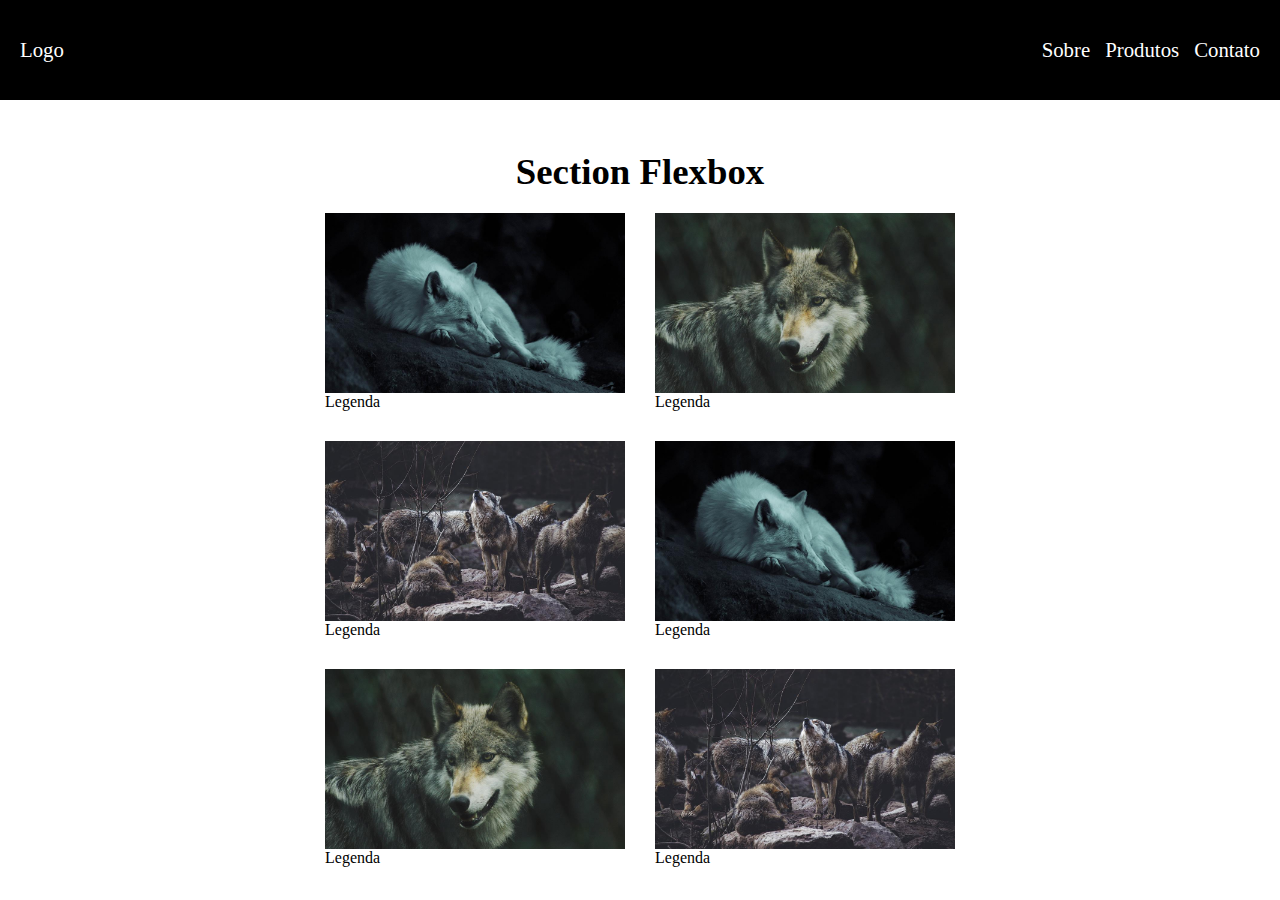
==== index.html @ 675f7faa "lobo" ====
<!DOCTYPE html>
<html lang="pt-br">
<head>
    <meta charset="UTF-8">
    <meta name="viewport" content="width=device-width, initial-scale=1.0">
    <link rel="stylesheet" href="css/style.css">
    <title>Document</title>
</head>
<body>
    <nav>
        <span>Logo</span>
        <ul>
            <li>Sobre</li>
            <li>Produtos</li>
            <li>Contato</li>
        </ul>
    </nav>

    <section class="galeria">

        <h1>Section Flexbox</h1>

        <div class="fotos">

            <div class="item">
                <img src="img/lobo1.jpg" alt="">
                <span>Legenda</span>
            </div>

            <div class="item">
                <img src="img/lobo2.jpg" alt="">
                <span>Legenda</span>
            </div>

            <div class="item">
                <img src="img/lobo3.jpg" alt="">
                <span>Legenda</span>
            </div>

            <div class="item">
                <img src="img/lobo1.jpg" alt="">
                <span>Legenda</span>
            </div>

            <div class="item">
                <img src="img/lobo2.jpg" alt="">
                <span>Legenda</span>
            </div>

            <div class="item">
                <img src="img/lobo3.jpg" alt="">
                <span>Legenda</span>
            </div>
            
        </div>
    </section>
</body>
</html>
---- css/style.css ----
* {
    margin: 0;
    padding: 0;
    box-sizing: border-box;
}

nav {
    background-color: black;
    height: 100px;
    color: white;
    font-size: 1.3rem;
    display: flex;
    justify-content: space-between;
    padding-inline: 20px;
    align-items: center;
}

ul {
    display: flex;
    list-style: none;
    gap: 15px;
    justify-content: center;
}

h1 {
    text-align: center;
    margin-block: 50px;
    margin-bottom: 20px;
    font-size: 2.3rem;
}

img{
    width: 300px;
}

.fotos{
    display: flex;
    gap: 30px;
    width: 70vw;
    flex-wrap: wrap;
    justify-content: center;
    align-items: center;
}

.item{
    display: flex;
    flex-direction: column;
}

section{
    display: flex;
    flex-direction: column;
    align-items: center;
    justify-content: center;
}
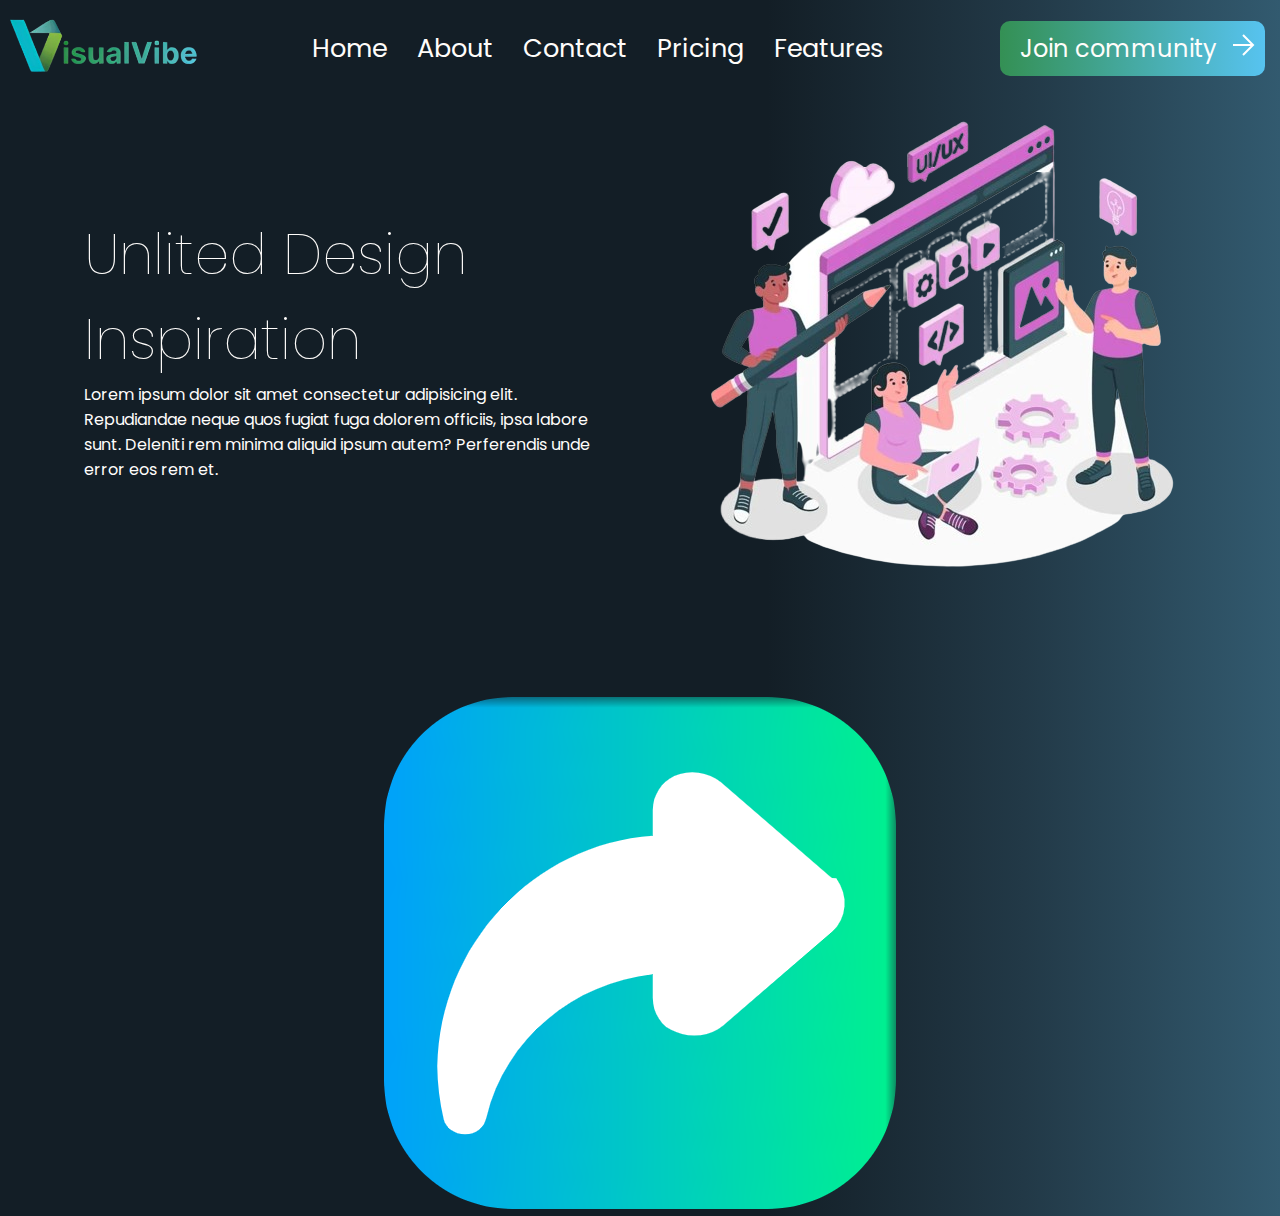
==== commit 9cb563bb: "desafio3" ====
--- a/index.html
+++ b/index.html
@@ -7,52 +7,53 @@
     <title>Document</title>
 </head>
 <body>
-    <nav>
-        <span>Logo</span>
-        <ul>
-            <li>Sobre</li>
-            <li>Produtos</li>
-            <li>Contato</li>
-        </ul>
-    </nav>
-
-    <section class="galeria">
-
-        <h1>Section Flexbox</h1>
-
-        <div class="fotos">
-
-            <div class="item">
-                <img src="img/lobo1.jpg" alt="">
-                <span>Legenda</span>
-            </div>
-
-            <div class="item">
-                <img src="img/lobo2.jpg" alt="">
-                <span>Legenda</span>
-            </div>
-
-            <div class="item">
-                <img src="img/lobo3.jpg" alt="">
-                <span>Legenda</span>
-            </div>
-
-            <div class="item">
-                <img src="img/lobo1.jpg" alt="">
-                <span>Legenda</span>
-            </div>
-
-            <div class="item">
-                <img src="img/lobo2.jpg" alt="">
-                <span>Legenda</span>
-            </div>
-
-            <div class="item">
-                <img src="img/lobo3.jpg" alt="">
-                <span>Legenda</span>
+   
+    <!DOCTYPE html>
+    <html lang="pt-br">
+    <head>
+        <meta charset="UTF-8">
+        <meta name="viewport" content="width=device-width, initial-scale=1.0">
+        <title>Document</title>
+        <link rel="stylesheet" href="css/style.css">
+    </head>
+    <body>
+     
+        <nav>
+            <div class="logo">
+                <img src="./img/logo.png" alt="logo">
             </div>
             
-        </div>
-    </section>
+            <ul>
+                <li>Home</li>
+                <li>About</li>
+                <li>Contact</li>
+                <li>Pricing</li>
+                <li>features</li>   
+            </ul>
+            <div class="btn">
+                <span>Join community</span>
+                <img src="./img/seta.svg" alt="">
+            </div>
+        </nav>
+    
+        <section>
+            <div class="texto">
+                <h1>Unlited Design Inspiration</h1>
+                <p>Lorem ipsum dolor sit amet consectetur adipisicing elit. Repudiandae neque quos fugiat fuga dolorem officiis, ipsa labore sunt.
+                    Deleniti rem minima aliquid ipsum autem? Perferendis unde error eos rem et.</p>
+            </div>
+                
+                <img src="./img/sectionHero.png" alt="section">
+        
+            <div class="seta">
+                <img src="./img/undo.png" alt="seta">
+    
+            </div>
+            </section>
+        
+    </body>
+    </html>
+    
+    
 </body>
 </html>--- a/css/style.css
+++ b/css/style.css
@@ -1,55 +1,81 @@
+@import url('https://fonts.googleapis.com/css2?family=Poppins:wght@400;700&display=swap&#39');
 * {
     margin: 0;
     padding: 0;
     box-sizing: border-box;
+    color:#FFFDFB;
+    text-decoration: none;
+    list-style: none;
+    font-family:'Poppins', sans-serif;
 }
 
-nav {
-    background-color: black;
-    height: 100px;
-    color: white;
-    font-size: 1.3rem;
-    display: flex;
-    justify-content: space-between;
-    padding-inline: 20px;
-    align-items: center;
+body{
+    background: linear-gradient(90deg, #131E26 60%, #223947, #325A6F);}
+.logo img{
+    width: 200px;
+    }
+
+.logo span{
+    font-size: 1.5rem;
+    font-weight: 700;
 }
 
-ul {
+.logo{
     display: flex;
-    list-style: none;
-    gap: 15px;
+    align-items: center;
     justify-content: center;
+    gap: 10px;
+    width: 180px;
 }
 
-h1 {
-    text-align: center;
-    margin-block: 50px;
-    margin-bottom: 20px;
-    font-size: 2.3rem;
+
+nav{
+    padding: 15px;
+    display: flex;
+    align-items: center;
+    justify-content: space-between;
+    
+    
+
+
 }
 
-img{
-    width: 300px;
+ul{
+    display: flex;
+    align-items: center;
+    justify-content: space-between;
+    font-size: 1.6rem;
+    gap: 30px;
+    text-transform: capitalize;
+    flex-direction: row;
 }
 
-.fotos{
-    display: flex;
-    gap: 30px;
-    width: 70vw;
-    flex-wrap: wrap;
-    justify-content: center;
-    align-items: center;
+.btn{
+    background: linear-gradient(90deg, #349054, #57c3f0);
+    padding: 10px;
+    border-radius: 10px;
 }
-
-.item{
-    display: flex;
-    flex-direction: column;
+.btn span{
+    font-size: 1.5rem;
+    text-align: center;
+    padding: 10px;
+     width: 300px;
+    margin-top: 30px;
 }
 
 section{
-    display: flex;
-    flex-direction: column;
-    align-items: center;
-    justify-content: center;
+     display: flex;
+     justify-content: center;
+     align-items: center;
+     flex-wrap: wrap;
+     gap: 100px;
+
+}
+
+.texto{
+    width: 40vw;
+}
+.texto h1{
+    font-size: 3.5rem;
+    font-weight: 100;
 }--- a/css/style.css
+++ b/css/style.css
@@ -1,55 +1,81 @@
+@import url('https://fonts.googleapis.com/css2?family=Poppins:wght@400;700&display=swap&#39');
 * {
     margin: 0;
     padding: 0;
     box-sizing: border-box;
+    color:#FFFDFB;
+    text-decoration: none;
+    list-style: none;
+    font-family:'Poppins', sans-serif;
 }
 
-nav {
-    background-color: black;
-    height: 100px;
-    color: white;
-    font-size: 1.3rem;
-    display: flex;
-    justify-content: space-between;
-    padding-inline: 20px;
-    align-items: center;
+body{
+    background: linear-gradient(90deg, #131E26 60%, #223947, #325A6F);}
+.logo img{
+    width: 200px;
+    }
+
+.logo span{
+    font-size: 1.5rem;
+    font-weight: 700;
 }
 
-ul {
+.logo{
     display: flex;
-    list-style: none;
-    gap: 15px;
+    align-items: center;
     justify-content: center;
+    gap: 10px;
+    width: 180px;
 }
 
-h1 {
-    text-align: center;
-    margin-block: 50px;
-    margin-bottom: 20px;
-    font-size: 2.3rem;
+
+nav{
+    padding: 15px;
+    display: flex;
+    align-items: center;
+    justify-content: space-between;
+    
+    
+
+
 }
 
-img{
-    width: 300px;
+ul{
+    display: flex;
+    align-items: center;
+    justify-content: space-between;
+    font-size: 1.6rem;
+    gap: 30px;
+    text-transform: capitalize;
+    flex-direction: row;
 }
 
-.fotos{
-    display: flex;
-    gap: 30px;
-    width: 70vw;
-    flex-wrap: wrap;
-    justify-content: center;
-    align-items: center;
+.btn{
+    background: linear-gradient(90deg, #349054, #57c3f0);
+    padding: 10px;
+    border-radius: 10px;
 }
-
-.item{
-    display: flex;
-    flex-direction: column;
+.btn span{
+    font-size: 1.5rem;
+    text-align: center;
+    padding: 10px;
+     width: 300px;
+    margin-top: 30px;
 }
 
 section{
-    display: flex;
-    flex-direction: column;
-    align-items: center;
-    justify-content: center;
+     display: flex;
+     justify-content: center;
+     align-items: center;
+     flex-wrap: wrap;
+     gap: 100px;
+
+}
+
+.texto{
+    width: 40vw;
+}
+.texto h1{
+    font-size: 3.5rem;
+    font-weight: 100;
 }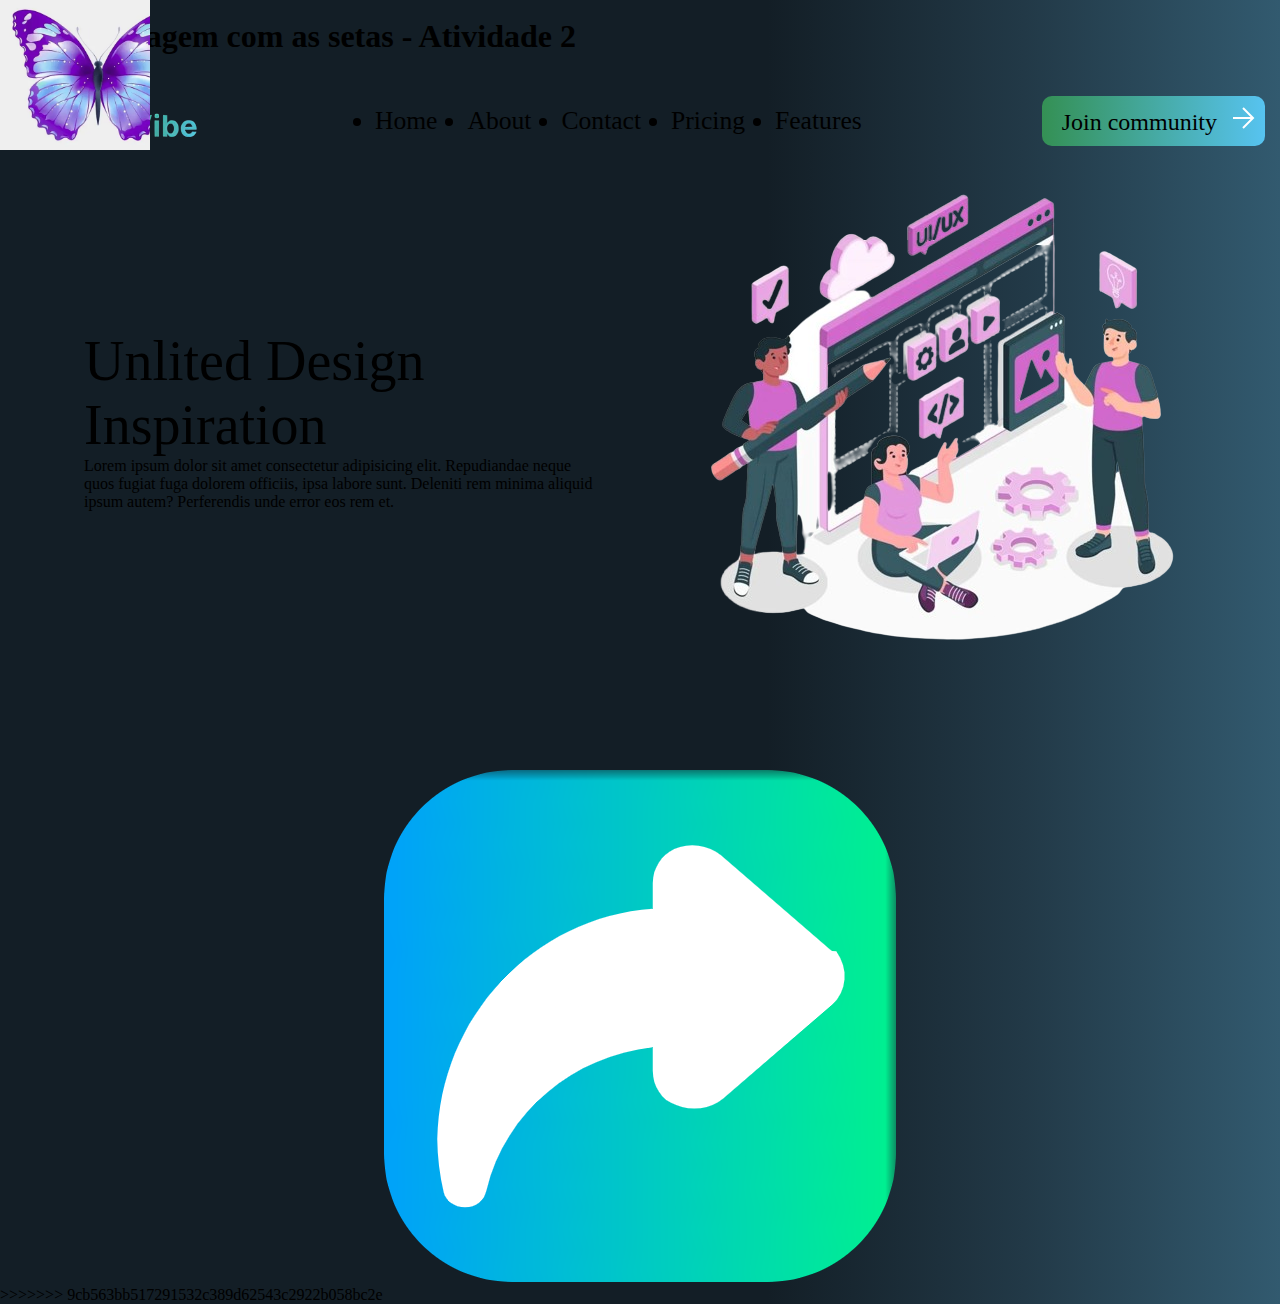
==== commit 1f937b1f: "desafios" ====
--- a/index.html
+++ b/index.html
@@ -7,6 +7,12 @@
     <title>Document</title>
 </head>
 <body>
+<<<<<<< HEAD
+    <h1>Mova a imagem com as setas - Atividade 2</h1>
+    <section class="personagem"></section>
+    
+    <script src="js/app.js"></script>
+=======
    
     <!DOCTYPE html>
     <html lang="pt-br">
@@ -55,5 +61,6 @@
     </html>
     
     
+>>>>>>> 9cb563bb517291532c389d62543c2922b058bc2e
 </body>
 </html>--- a/css/style.css
+++ b/css/style.css
@@ -3,6 +3,22 @@
     margin: 0;
     padding: 0;
     box-sizing: border-box;
+<<<<<<< HEAD
+}
+
+.personagem{
+    width: 150px;
+    height: 150px;
+    background-image: url('/img/image.png');
+    background-size: cover;
+    top: 0;
+    left: 0;
+    position: absolute;
+}
+
+body.verde{
+    background-color: rgb(173, 230, 173);
+=======
     color:#FFFDFB;
     text-decoration: none;
     list-style: none;
@@ -78,4 +94,5 @@
 .texto h1{
     font-size: 3.5rem;
     font-weight: 100;
+>>>>>>> 9cb563bb517291532c389d62543c2922b058bc2e
 }--- a/css/style.css
+++ b/css/style.css
@@ -3,6 +3,22 @@
     margin: 0;
     padding: 0;
     box-sizing: border-box;
+<<<<<<< HEAD
+}
+
+.personagem{
+    width: 150px;
+    height: 150px;
+    background-image: url('/img/image.png');
+    background-size: cover;
+    top: 0;
+    left: 0;
+    position: absolute;
+}
+
+body.verde{
+    background-color: rgb(173, 230, 173);
+=======
     color:#FFFDFB;
     text-decoration: none;
     list-style: none;
@@ -78,4 +94,5 @@
 .texto h1{
     font-size: 3.5rem;
     font-weight: 100;
+>>>>>>> 9cb563bb517291532c389d62543c2922b058bc2e
 }